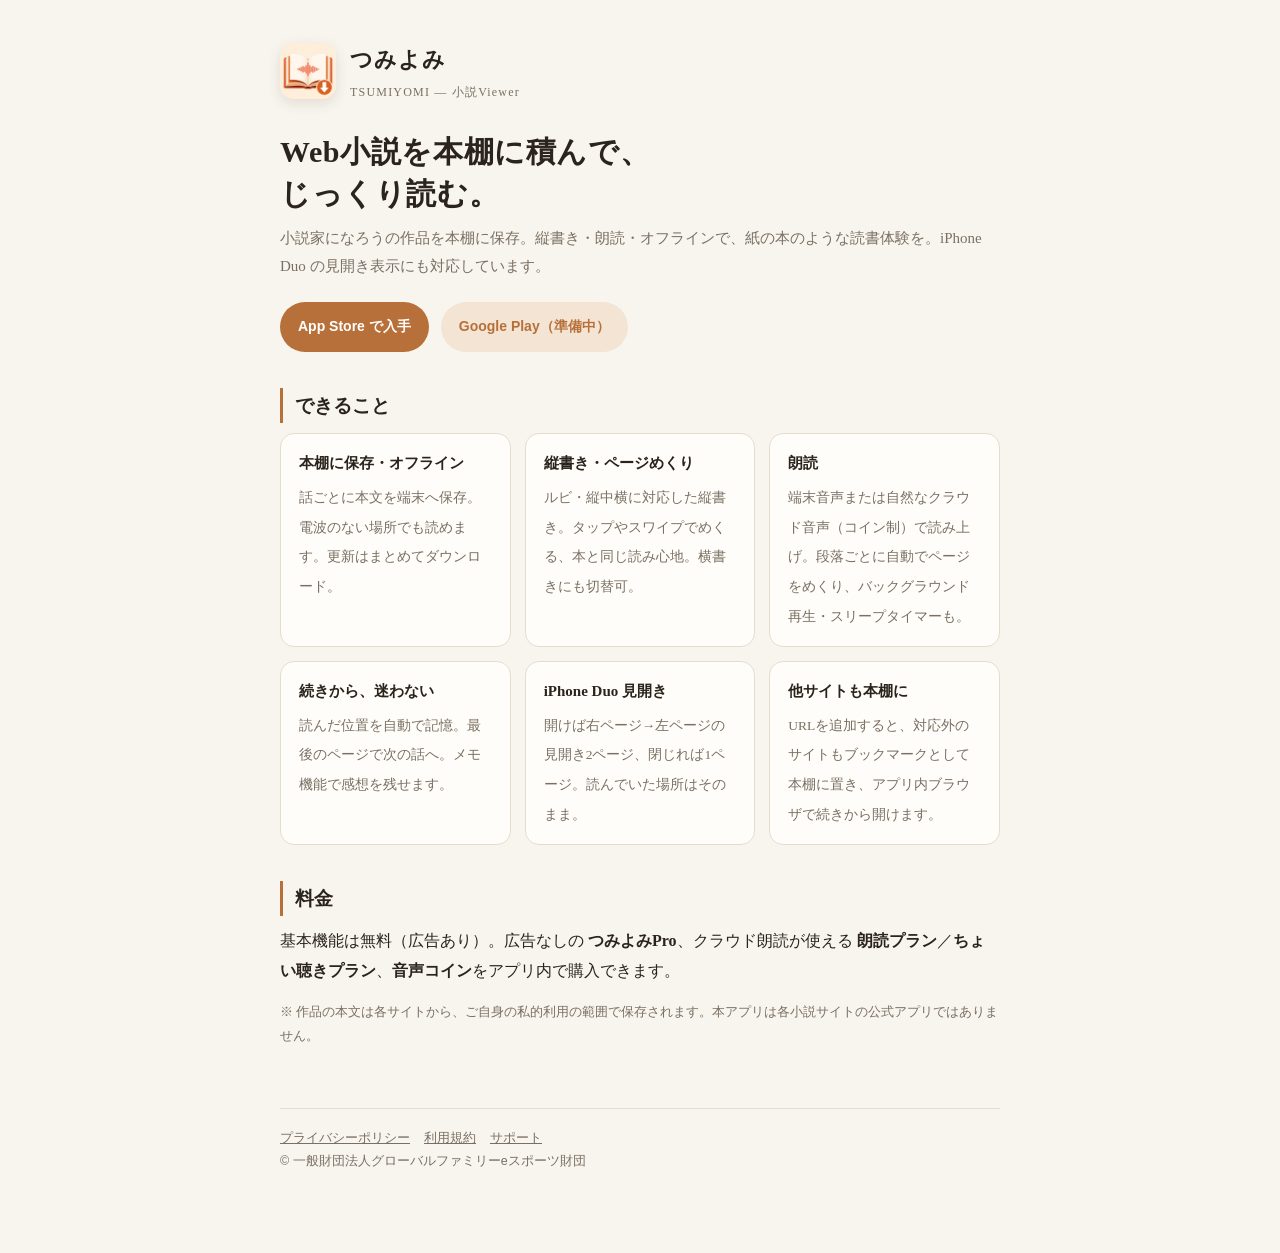
==== index.html @ 4c01bcad "つみよみ公式サイト: トップ/プライバシー/規約/サポート" ====
<!DOCTYPE html>
<html lang="ja"><head><meta charset="utf-8"><meta name="viewport" content="width=device-width,initial-scale=1">
<title>つみよみ - 小説Viewer | Web小説を本棚に積んで、じっくり読む</title>
<meta name="description" content="なろう作品を本棚に保存。縦書き・朗読・オフラインで読めるWeb小説リーダー「つみよみ」。iPhone Duo の見開き表示に対応。">
<meta property="og:title" content="つみよみ - 小説Viewer"><meta property="og:description" content="Web小説を本棚に積んで、じっくり読む。縦書き・朗読・オフライン。"><meta property="og:image" content="https://ryoi1020.github.io/assets/icon-512.png">
<link rel="icon" href="assets/icon-512.png"><link rel="stylesheet" href="common.css"></head>
<body><div class="wrap">
<header class="top"><img src="assets/icon-512.png" alt=""><div class="name">つみよみ<small>TSUMIYOMI — 小説Viewer</small></div></header>
<h1>Web小説を本棚に積んで、<br>じっくり読む。</h1>
<p class="lead">小説家になろうの作品を本棚に保存。縦書き・朗読・オフラインで、紙の本のような読書体験を。iPhone Duo の見開き表示にも対応しています。</p>
<div class="btns"><a class="btn" href="https://apps.apple.com/app/id6807127620">App Store で入手</a><a class="btn soft" href="https://play.google.com/store/apps/details?id=com.gfef.tsumiyomi">Google Play（準備中）</a></div>
<h2>できること</h2>
<div class="grid">
<div class="card"><b>本棚に保存・オフライン</b><span>話ごとに本文を端末へ保存。電波のない場所でも読めます。更新はまとめてダウンロード。</span></div>
<div class="card"><b>縦書き・ページめくり</b><span>ルビ・縦中横に対応した縦書き。タップやスワイプでめくる、本と同じ読み心地。横書きにも切替可。</span></div>
<div class="card"><b>朗読</b><span>端末音声または自然なクラウド音声（コイン制）で読み上げ。段落ごとに自動でページをめくり、バックグラウンド再生・スリープタイマーも。</span></div>
<div class="card"><b>続きから、迷わない</b><span>読んだ位置を自動で記憶。最後のページで次の話へ。メモ機能で感想を残せます。</span></div>
<div class="card"><b>iPhone Duo 見開き</b><span>開けば右ページ→左ページの見開き2ページ、閉じれば1ページ。読んでいた場所はそのまま。</span></div>
<div class="card"><b>他サイトも本棚に</b><span>URLを追加すると、対応外のサイトもブックマークとして本棚に置き、アプリ内ブラウザで続きから開けます。</span></div>
</div>
<h2>料金</h2>
<p>基本機能は無料（広告あり）。広告なしの <b>つみよみPro</b>、クラウド朗読が使える <b>朗読プラン</b>／<b>ちょい聴きプラン</b>、<b>音声コイン</b>をアプリ内で購入できます。</p>
<p class="note">※ 作品の本文は各サイトから、ご自身の私的利用の範囲で保存されます。本アプリは各小説サイトの公式アプリではありません。</p>
<footer><a href="privacy.html">プライバシーポリシー</a><a href="terms.html">利用規約</a><a href="support.html">サポート</a><br>© 一般財団法人グローバルファミリーeスポーツ財団</footer>
</div></body></html>
---- common.css ----
:root{--bg:#f8f5ef;--card:#fffdf9;--text:#2b241c;--sub:#7a6f62;--accent:#b8703a;--accent-soft:#f3e4d3;--border:#e6dccd}
*{box-sizing:border-box}html{-webkit-text-size-adjust:100%}
body{margin:0;background:var(--bg);color:var(--text);font-family:"Hiragino Mincho ProN","Yu Mincho","Noto Serif JP",serif;line-height:1.85;font-size:16px}
a{color:var(--accent)}
.wrap{max-width:760px;margin:0 auto;padding:40px 20px 80px}
header.top{display:flex;align-items:center;gap:14px;margin-bottom:28px}
header.top img{width:56px;height:56px;border-radius:14px;box-shadow:0 4px 14px rgba(60,40,20,.12)}
header.top .name{font-size:22px;font-weight:700;letter-spacing:.04em}
header.top .name small{display:block;font-size:12px;color:var(--sub);font-weight:400;letter-spacing:.1em}
h1{font-size:30px;line-height:1.4;margin:0 0 10px;letter-spacing:.02em}
h2{font-size:19px;margin:36px 0 10px;padding-left:12px;border-left:3px solid var(--accent)}
p{margin:0 0 14px}
.lead{color:var(--sub);font-size:15px}
.btns{display:flex;gap:12px;flex-wrap:wrap;margin:22px 0 8px}
.btn{display:inline-block;padding:12px 18px;border-radius:999px;background:var(--accent);color:#fff;text-decoration:none;font-family:-apple-system,"Hiragino Sans","Noto Sans JP",sans-serif;font-size:14px;font-weight:600}
.btn.soft{background:var(--accent-soft);color:var(--accent)}
.grid{display:grid;grid-template-columns:repeat(auto-fit,minmax(220px,1fr));gap:14px;margin-top:8px}
.card{background:var(--card);border:1px solid var(--border);border-radius:14px;padding:16px 18px}
.card b{display:block;margin-bottom:4px;font-size:15px}
.card span{font-size:13.5px;color:var(--sub)}
ul{padding-left:1.2em}li{margin:4px 0}
footer{margin-top:60px;padding-top:18px;border-top:1px solid var(--border);color:var(--sub);font-size:12.5px;font-family:-apple-system,"Hiragino Sans","Noto Sans JP",sans-serif}
footer a{color:var(--sub);margin-right:14px}
.note{font-size:13px;color:var(--sub)}
@media (prefers-color-scheme:dark){:root{--bg:#17140f;--card:#211d16;--text:#e8e2d8;--sub:#9a9184;--accent:#d98b45;--accent-soft:#3a2d1e;--border:#332d23}}
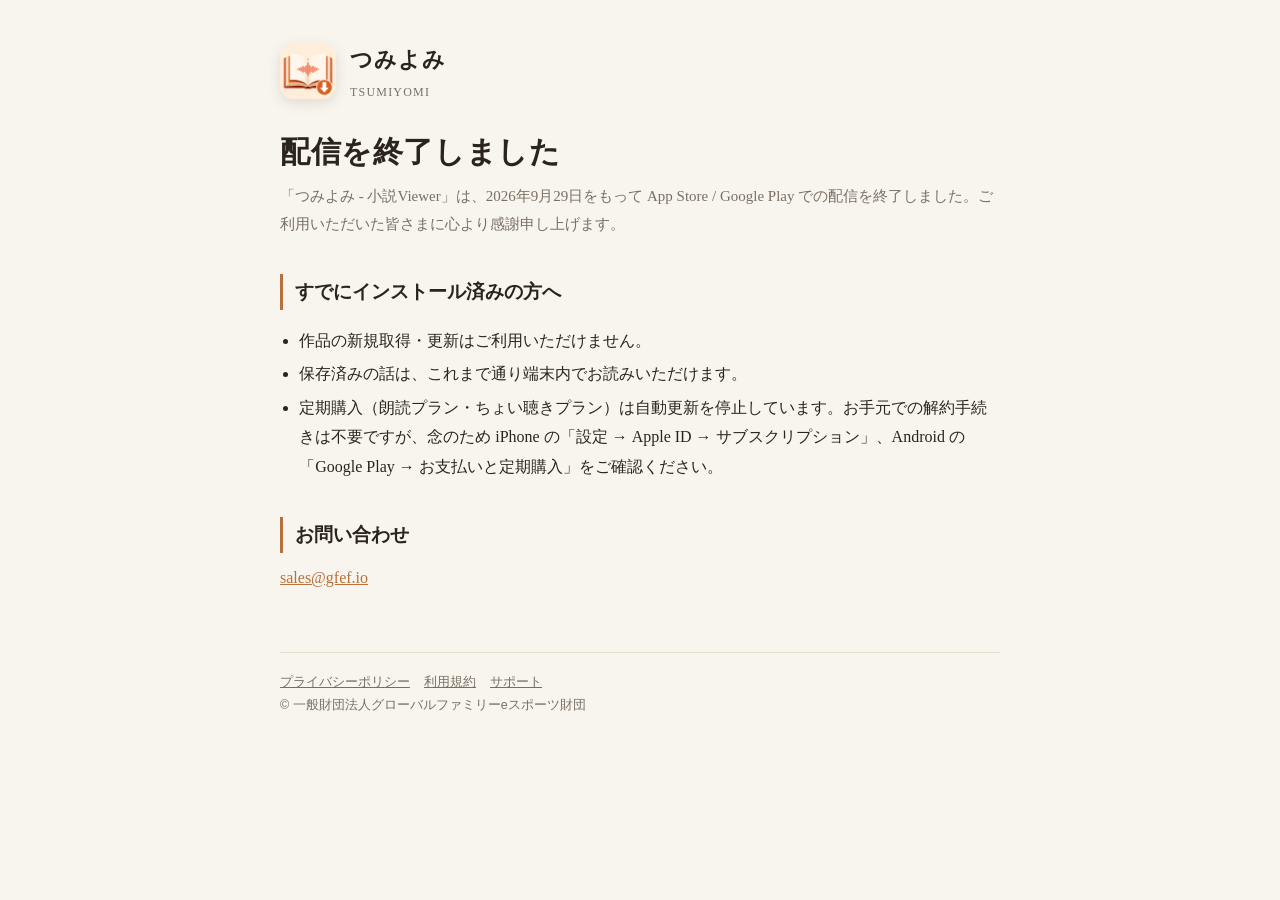
==== commit 4a02a484: "配信終了のお知らせ" ====
--- a/index.html
+++ b/index.html
@@ -1,25 +1,11 @@
-<!DOCTYPE html>
-<html lang="ja"><head><meta charset="utf-8"><meta name="viewport" content="width=device-width,initial-scale=1">
-<title>つみよみ - 小説Viewer | Web小説を本棚に積んで、じっくり読む</title>
-<meta name="description" content="なろう作品を本棚に保存。縦書き・朗読・オフラインで読めるWeb小説リーダー「つみよみ」。iPhone Duo の見開き表示に対応。">
-<meta property="og:title" content="つみよみ - 小説Viewer"><meta property="og:description" content="Web小説を本棚に積んで、じっくり読む。縦書き・朗読・オフライン。"><meta property="og:image" content="https://ryoi1020.github.io/assets/icon-512.png">
-<link rel="icon" href="assets/icon-512.png"><link rel="stylesheet" href="common.css"></head>
+<!DOCTYPE html><html lang="ja"><head><meta charset="utf-8"><meta name="viewport" content="width=device-width,initial-scale=1"><title>つみよみ - 配信終了のお知らせ</title><link rel="icon" href="assets/icon-512.png"><link rel="stylesheet" href="common.css"></head>
 <body><div class="wrap">
-<header class="top"><img src="assets/icon-512.png" alt=""><div class="name">つみよみ<small>TSUMIYOMI — 小説Viewer</small></div></header>
-<h1>Web小説を本棚に積んで、<br>じっくり読む。</h1>
-<p class="lead">小説家になろうの作品を本棚に保存。縦書き・朗読・オフラインで、紙の本のような読書体験を。iPhone Duo の見開き表示にも対応しています。</p>
-<div class="btns"><a class="btn" href="https://apps.apple.com/app/id6807127620">App Store で入手</a><a class="btn soft" href="https://play.google.com/store/apps/details?id=com.gfef.tsumiyomi">Google Play（準備中）</a></div>
-<h2>できること</h2>
-<div class="grid">
-<div class="card"><b>本棚に保存・オフライン</b><span>話ごとに本文を端末へ保存。電波のない場所でも読めます。更新はまとめてダウンロード。</span></div>
-<div class="card"><b>縦書き・ページめくり</b><span>ルビ・縦中横に対応した縦書き。タップやスワイプでめくる、本と同じ読み心地。横書きにも切替可。</span></div>
-<div class="card"><b>朗読</b><span>端末音声または自然なクラウド音声（コイン制）で読み上げ。段落ごとに自動でページをめくり、バックグラウンド再生・スリープタイマーも。</span></div>
-<div class="card"><b>続きから、迷わない</b><span>読んだ位置を自動で記憶。最後のページで次の話へ。メモ機能で感想を残せます。</span></div>
-<div class="card"><b>iPhone Duo 見開き</b><span>開けば右ページ→左ページの見開き2ページ、閉じれば1ページ。読んでいた場所はそのまま。</span></div>
-<div class="card"><b>他サイトも本棚に</b><span>URLを追加すると、対応外のサイトもブックマークとして本棚に置き、アプリ内ブラウザで続きから開けます。</span></div>
-</div>
-<h2>料金</h2>
-<p>基本機能は無料（広告あり）。広告なしの <b>つみよみPro</b>、クラウド朗読が使える <b>朗読プラン</b>／<b>ちょい聴きプラン</b>、<b>音声コイン</b>をアプリ内で購入できます。</p>
-<p class="note">※ 作品の本文は各サイトから、ご自身の私的利用の範囲で保存されます。本アプリは各小説サイトの公式アプリではありません。</p>
-<footer><a href="privacy.html">プライバシーポリシー</a><a href="terms.html">利用規約</a><a href="support.html">サポート</a><br>© 一般財団法人グローバルファミリーeスポーツ財団</footer>
+<header class="top"><img src="assets/icon-512.png" alt=""><div class="name">つみよみ<small>TSUMIYOMI</small></div></header>
+<h1>配信を終了しました</h1>
+<p class="lead">「つみよみ - 小説Viewer」は、2026年9月29日をもって App Store / Google Play での配信を終了しました。ご利用いただいた皆さまに心より感謝申し上げます。</p>
+<h2>すでにインストール済みの方へ</h2>
+<ul><li>作品の新規取得・更新はご利用いただけません。</li><li>保存済みの話は、これまで通り端末内でお読みいただけます。</li><li>定期購入（朗読プラン・ちょい聴きプラン）は自動更新を停止しています。お手元での解約手続きは不要ですが、念のため iPhone の「設定 → Apple ID → サブスクリプション」、Android の「Google Play → お支払いと定期購入」をご確認ください。</li></ul>
+<h2>お問い合わせ</h2>
+<p><a href="mailto:sales@gfef.io">sales@gfef.io</a></p>
+<footer><a href="tsumiyomi-legal/privacy.html">プライバシーポリシー</a><a href="tsumiyomi-legal/terms.html">利用規約</a><a href="support.html">サポート</a><br>© 一般財団法人グローバルファミリーeスポーツ財団</footer>
 </div></body></html>
